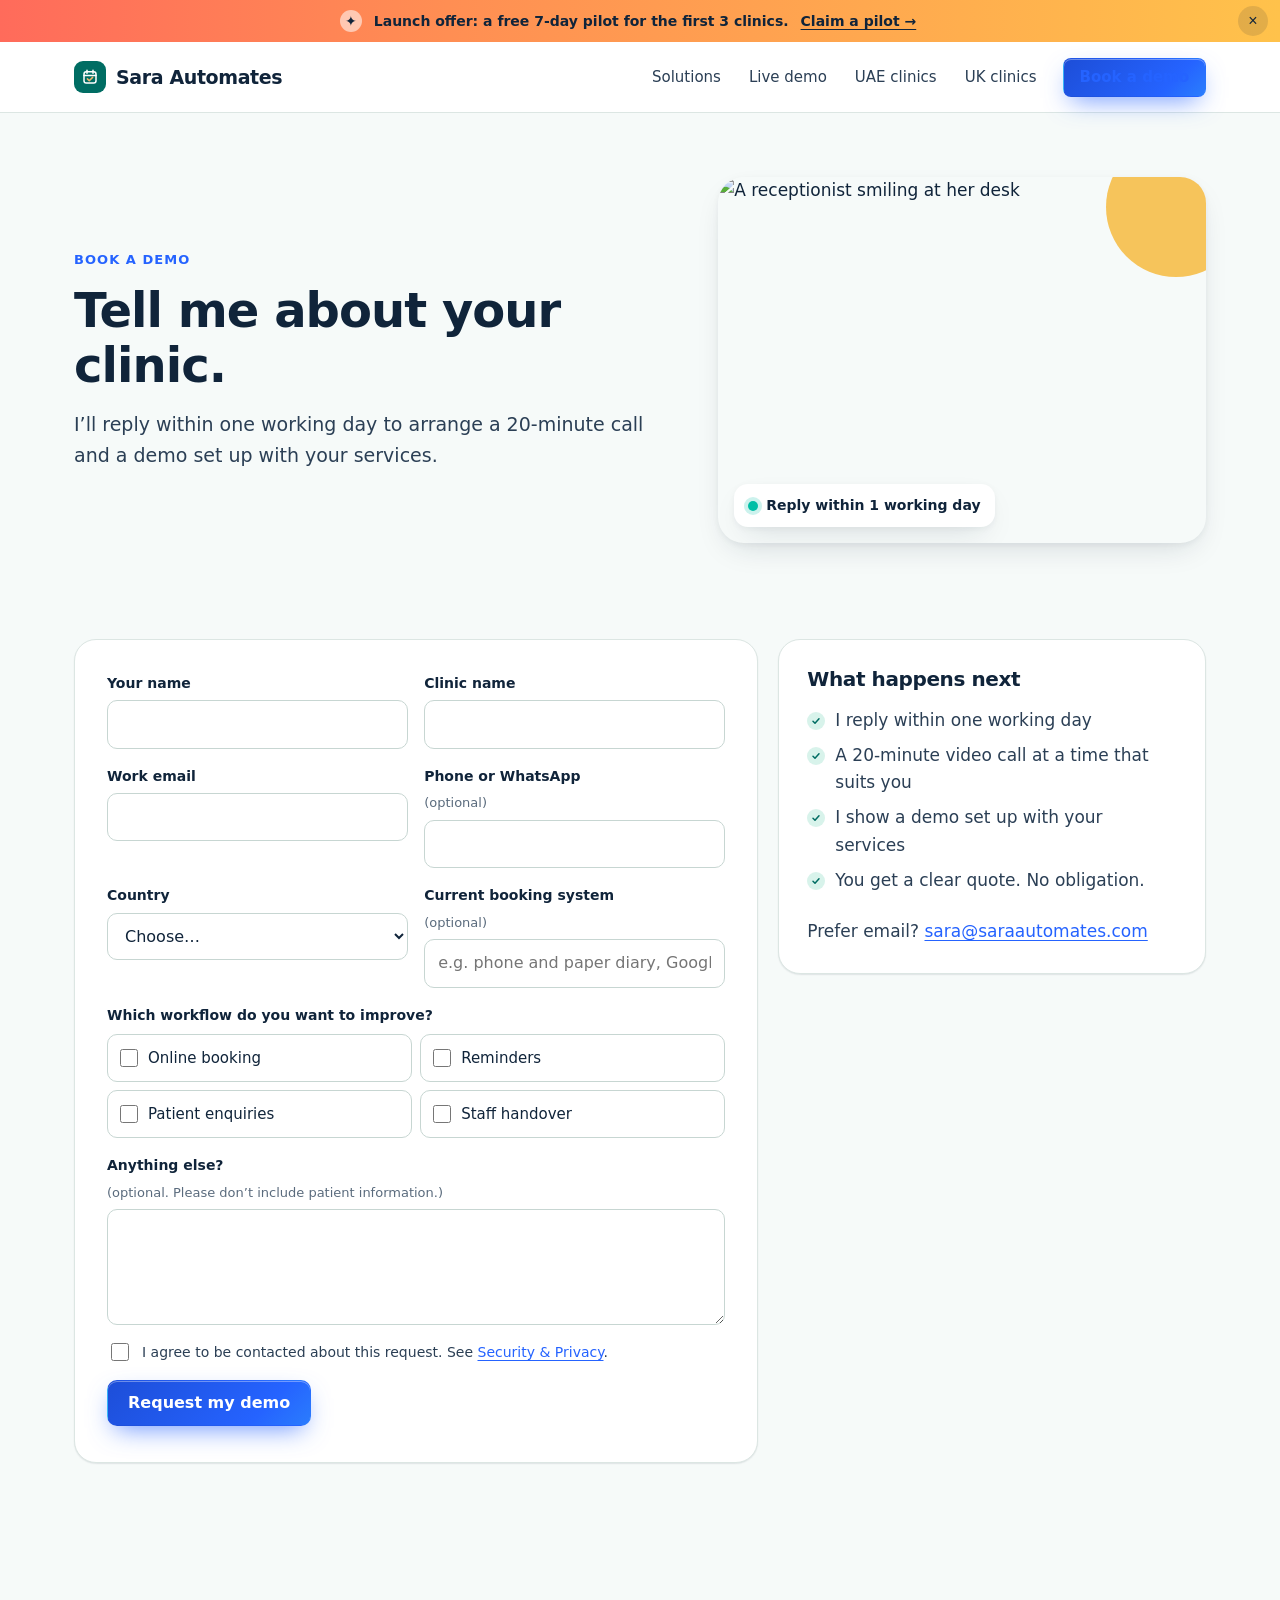
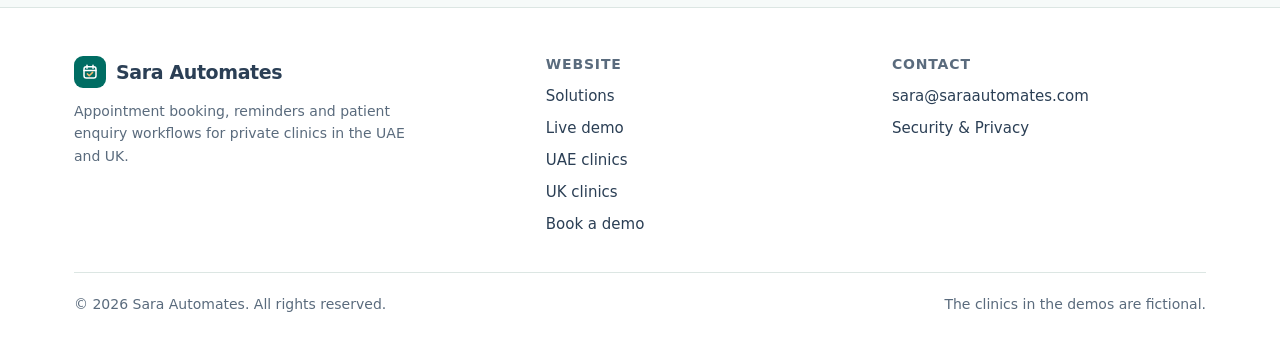
==== book.html @ ed724781 "Create book.html" ====
<!DOCTYPE html>
<html lang="en">
<head>
<meta charset="utf-8">
<meta name="viewport" content="width=device-width, initial-scale=1">
<meta http-equiv="Content-Security-Policy" content="default-src 'self'; script-src 'self'; style-src 'self' https://fonts.googleapis.com; font-src https://fonts.gstatic.com; img-src 'self' data: https://images.unsplash.com; connect-src 'self' https://script.google.com https://script.googleusercontent.com; form-action 'self'; base-uri 'self'; object-src 'none'; frame-src 'none'; manifest-src 'self'; upgrade-insecure-requests">
<meta name="referrer" content="strict-origin-when-cross-origin">
<title>Book a clinic demo | Sara Automates</title>
<meta name="description" content="Tell me about your clinic and the workflow you want to improve. I’ll reply within one working day.">
<meta property="og:title" content="Book a clinic demo | Sara Automates">
<meta property="og:description" content="Tell me about your clinic and the workflow you want to improve. I’ll reply within one working day.">
<meta property="og:type" content="website">
<meta property="og:url" content="https://saraautomates.com/book.html">
<link rel="canonical" href="https://saraautomates.com/book.html">
<meta name="theme-color" content="#10243A">
<link rel="icon" href="data:image/svg+xml,%3Csvg xmlns='http://www.w3.org/2000/svg' viewBox='0 0 32 32'%3E%3Crect width='32' height='32' rx='8' fill='%23006D63'/%3E%3Crect x='8' y='9' width='16' height='15' rx='3' fill='none' stroke='white' stroke-width='2'/%3E%3Cpath d='M8 14h16M12 7v4M20 7v4' stroke='white' stroke-width='2' stroke-linecap='round'/%3E%3Cpath d='M12.5 18.5l2.5 2.5 4.5-4.5' fill='none' stroke='%23F2B66D' stroke-width='2' stroke-linecap='round' stroke-linejoin='round'/%3E%3C/svg%3E">
<link rel="preconnect" href="https://fonts.googleapis.com">
<link rel="preconnect" href="https://fonts.gstatic.com" crossorigin>
<link rel="stylesheet" href="https://fonts.googleapis.com/css2?family=Manrope:wght@600;700;800&family=Inter:wght@400;500;600&display=swap">
<link rel="stylesheet" href="assets/css/site.css">
<script src="assets/js/config.js" defer></script><script src="assets/js/site.js" defer></script><script src="assets/js/form.js" defer></script>
</head>
<body>
<a class="skip" href="#main">Skip to content</a>
<div class="announce" role="region" aria-label="Announcement"><div class="wrap"><span class="spark" aria-hidden="true">✦</span><span>Launch offer: a <strong>free 7-day pilot</strong> for the first 3 clinics.</span><a href="book.html">Claim a pilot →</a></div><button class="announce-close" type="button" aria-label="Close announcement">×</button></div>
<header class="site-header">
  <div class="wrap">
    <a class="brand" href="index.html" aria-label="Sara Automates, home"><span class="brand-mark"><svg width="18" height="18" viewBox="0 0 24 24" fill="none" aria-hidden="true"><rect x="4" y="5" width="16" height="15" rx="3" stroke="#fff" stroke-width="2"/><path d="M4 10h16M8 3v4M16 3v4" stroke="#fff" stroke-width="2" stroke-linecap="round"/><path d="M8.5 14.5l2.5 2.5 4.5-4.5" stroke="#F2B66D" stroke-width="2" stroke-linecap="round" stroke-linejoin="round"/></svg></span>Sara Automates</a>
    <button class="menu-btn" type="button" aria-expanded="false" aria-controls="main-nav" aria-label="Menu">
      <svg width="20" height="20" viewBox="0 0 24 24" fill="none" stroke="#10243A" stroke-width="2" stroke-linecap="round" aria-hidden="true"><path d="M4 7h16M4 12h16M4 17h16"/></svg>
    </button>
    <nav class="main-nav" id="main-nav" aria-label="Main">
      <a href="solutions.html">Solutions</a><a href="demo.html">Live demo</a><a href="uae.html">UAE clinics</a><a href="uk.html">UK clinics</a>
      <a class="btn btn-primary" href="book.html" aria-current="page">Book a demo</a>
    </nav>
  </div>
</header>
<main id="main">

<section class="page-hero"><div class="wrap page-hero-grid">
  <div class="reveal"><p class="eyebrow">Book a demo</p><h1>Tell me about your clinic.</h1><p class="lead">I’ll reply within one working day to arrange a 20-minute call and a demo set up with your services.</p></div>
  <div class="hero-photo reveal"><img src="https://images.unsplash.com/photo-1742485244548-8f2ccab4b6b3?w=1200&q=75&auto=format&fit=crop" alt="A receptionist smiling at her desk" width="1200" height="900" decoding="async"><span class="float-tag"><i></i>Reply within 1 working day</span></div>
</div></section>
<section class="section-sm"><div class="wrap"><div class="grid grid-book">
  <div class="form-card">
    <form id="demo-form" novalidate>
      <div class="form-grid">
        <label class="field">Your name<input name="name" type="text" autocomplete="name" maxlength="80" required></label>
        <label class="field">Clinic name<input name="clinic" type="text" autocomplete="organization" maxlength="120" required></label>
        <label class="field">Work email<input name="email" type="email" autocomplete="email" maxlength="120" required></label>
        <label class="field">Phone or WhatsApp <span class="hint">(optional)</span><input name="phone" type="tel" autocomplete="tel" maxlength="30" inputmode="tel"></label>
        <label class="field">Country<select name="country" required><option value="">Choose…</option><option>United Arab Emirates</option><option>United Kingdom</option><option>Other</option></select></label>
        <label class="field">Current booking system <span class="hint">(optional)</span><input name="system" type="text" maxlength="120" placeholder="e.g. phone and paper diary, Google Calendar, Dentally"></label>
        <fieldset class="full"><legend>Which workflow do you want to improve?</legend>
          <div class="checks">
            <label class="check"><input type="checkbox" name="workflows" value="Online booking">Online booking</label>
            <label class="check"><input type="checkbox" name="workflows" value="Reminders">Reminders</label>
            <label class="check"><input type="checkbox" name="workflows" value="Patient enquiries">Patient enquiries</label>
            <label class="check"><input type="checkbox" name="workflows" value="Staff handover">Staff handover</label>
          </div>
        </fieldset>
        <label class="field full">Anything else? <span class="hint">(optional. Please don’t include patient information.)</span><textarea name="message" rows="4" maxlength="1000"></textarea></label>
        <div class="hp" aria-hidden="true"><label>Company website<input name="company_website" type="text" tabindex="-1" autocomplete="off"></label></div>
        <label class="consent full"><input type="checkbox" name="consent" required><span>I agree to be contacted about this request. See <a href="privacy.html">Security &amp; Privacy</a>.</span></label>
        <div class="full"><button class="btn btn-primary" type="submit">Request my demo</button><p class="form-status" id="form-status" role="status" aria-live="polite"></p></div>
      </div>
    </form>
    <div class="success" id="form-success" tabindex="-1" hidden>
      <div class="check-big"><svg width="30" height="30" viewBox="0 0 24 24" fill="none" stroke="#006D63" stroke-width="3" stroke-linecap="round" stroke-linejoin="round" aria-hidden="true"><path d="M5 12.5l4.5 4.5L19 7.5"/></svg></div>
      <h2>Thank you. Your request is in.</h2>
      <p class="muted mt">I’ll email you within one working day to arrange a time.</p>
    </div>
  </div>
  <aside class="card">
    <h3>What happens next</h3>
    <ul class="tick-list"><li>I reply within one working day</li><li>A 20-minute video call at a time that suits you</li><li>I show a demo set up with your services</li><li>You get a clear quote. No obligation.</li></ul>
    <p class="muted mt-lg">Prefer email? <a href="mailto:sara@saraautomates.com">sara@saraautomates.com</a></p>
  </aside>
</div></div></section>
</main>
<footer class="site-footer">
  <div class="wrap">
    <div class="footer-grid">
      <div>
        <a class="brand" href="index.html"><span class="brand-mark"><svg width="18" height="18" viewBox="0 0 24 24" fill="none" aria-hidden="true"><rect x="4" y="5" width="16" height="15" rx="3" stroke="#fff" stroke-width="2"/><path d="M4 10h16M8 3v4M16 3v4" stroke="#fff" stroke-width="2" stroke-linecap="round"/><path d="M8.5 14.5l2.5 2.5 4.5-4.5" stroke="#F2B66D" stroke-width="2" stroke-linecap="round" stroke-linejoin="round"/></svg></span>Sara Automates</a>
        <p class="muted footer-blurb">Appointment booking, reminders and patient enquiry workflows for private clinics in the UAE and UK.</p>
      </div>
      <div>
        <h4>Website</h4>
        <ul><li><a href="solutions.html">Solutions</a></li><li><a href="demo.html">Live demo</a></li><li><a href="uae.html">UAE clinics</a></li><li><a href="uk.html">UK clinics</a></li><li><a href="book.html">Book a demo</a></li></ul>
      </div>
      <div>
        <h4>Contact</h4>
        <ul><li><a href="mailto:sara@saraautomates.com">sara@saraautomates.com</a></li><li><a href="privacy.html">Security &amp; Privacy</a></li></ul>
      </div>
    </div>
    <div class="footer-bottom"><span>© <span data-year>2026</span> Sara Automates. All rights reserved.</span><span>The clinics in the demos are fictional.</span></div>
  </div>
</footer>
</body>
</html>
---- assets/css/site.css ----
/* Sara Automates — site styles
   Palette: navy #10243A · teal #006D63 · near-white #F6FAF9 · aqua #D8F3EB · amber #F2B66D */

:root{
  --navy:#10243A; --navy-2:#2B3F55; --navy-3:#5A6B7D;
  --teal:#006D63; --teal-dark:#00564E; --teal-soft:#E6F4F1;
  --bg:#F6FAF9; --white:#FFFFFF; --aqua:#D8F3EB; --amber:#F2B66D; --amber-soft:#FCEFD9;
  --line:#DCE6E3; --line-2:#C7D6D2;
  --danger:#B42318;
  --radius:14px; --radius-lg:22px;
  --shadow-sm:0 1px 2px rgba(16,36,58,.06),0 1px 1px rgba(16,36,58,.04);
  --shadow:0 12px 32px -12px rgba(16,36,58,.18),0 2px 6px rgba(16,36,58,.05);
  --head:'Manrope',system-ui,-apple-system,'Segoe UI',sans-serif;
  --body:'Inter',system-ui,-apple-system,'Segoe UI',sans-serif;
  --arabic:'Noto Sans Arabic','Segoe UI',Tahoma,sans-serif;
  --ease:cubic-bezier(.2,.7,.2,1);
}

*,*::before,*::after{box-sizing:border-box}
[hidden]{display:none!important}
html{-webkit-text-size-adjust:100%;scroll-behavior:smooth}
body{margin:0;background:var(--bg);color:var(--navy);font-family:var(--body);font-size:17px;line-height:1.6;-webkit-font-smoothing:antialiased}
img,svg{display:block;max-width:100%}
a{color:var(--teal);text-underline-offset:3px}
a:hover{color:var(--teal-dark)}
h1,h2,h3,h4{font-family:var(--head);color:var(--navy);margin:0;letter-spacing:-.02em;line-height:1.15}
h1{font-size:clamp(36px,4.8vw,56px);font-weight:800}
h2{font-size:clamp(28px,3.2vw,40px);font-weight:800}
h3{font-size:20px;font-weight:700}
p{margin:0}
:focus-visible{outline:3px solid var(--amber);outline-offset:2px;border-radius:6px}
.skip{position:absolute;left:12px;top:-60px;z-index:100;background:var(--navy);color:#fff;padding:10px 16px;border-radius:8px}
.skip:focus{top:12px;color:#fff}
.wrap{width:100%;max-width:1180px;margin:0 auto;padding:0 24px}
.muted{color:var(--navy-3)}
.eyebrow{font-family:var(--head);font-size:13px;font-weight:700;letter-spacing:.08em;text-transform:uppercase;color:var(--teal);margin-bottom:12px}
.lead{font-size:19px;color:var(--navy-2);max-width:620px}
.section{padding:88px 0}
.section-sm{padding:56px 0}
.section-head{max-width:720px;margin-bottom:40px}
.section-head p{margin-top:14px}
.bg-white{background:var(--white);border-top:1px solid var(--line);border-bottom:1px solid var(--line)}

/* ---------- buttons ---------- */
.btn{display:inline-flex;align-items:center;justify-content:center;gap:8px;font:600 16px/1 var(--body);text-decoration:none;border-radius:10px;padding:14px 20px;border:1px solid transparent;cursor:pointer;transition:background .15s,border-color .15s,color .15s,transform .15s}
.btn:active{transform:translateY(1px)}
.btn-primary{background:var(--teal);color:#fff}
.btn-primary:hover{background:var(--teal-dark);color:#fff}
.btn-secondary{background:var(--white);color:var(--navy);border-color:var(--line-2)}
.btn-secondary:hover{border-color:var(--teal);color:var(--teal)}
.btn-sm{padding:10px 14px;font-size:14px;border-radius:8px}
.btn[disabled]{opacity:.55;cursor:not-allowed}

/* ---------- header ---------- */
.site-header{position:sticky;top:0;z-index:40;background:rgba(255,255,255,.94);backdrop-filter:saturate(160%) blur(10px);-webkit-backdrop-filter:saturate(160%) blur(10px);border-bottom:1px solid var(--line)}
.site-header .wrap{display:flex;align-items:center;gap:24px;height:70px}
.brand{display:flex;align-items:center;gap:10px;text-decoration:none;color:var(--navy);font-family:var(--head);font-weight:800;font-size:19px;letter-spacing:-.02em;margin-right:auto}
.brand-mark{width:32px;height:32px;border-radius:9px;background:var(--teal);display:grid;place-items:center;flex:none}
.main-nav{display:flex;align-items:center;gap:4px}
.main-nav a{color:var(--navy-2);text-decoration:none;font-size:15px;font-weight:500;padding:8px 12px;border-radius:8px}
.main-nav a:hover{background:var(--teal-soft);color:var(--teal)}
.main-nav a[aria-current="page"]{color:var(--teal);font-weight:600}
.main-nav .btn{margin-left:10px;color:#fff;padding:11px 16px}
.main-nav .btn:hover{background:var(--teal-dark);color:#fff}
.menu-btn{display:none;background:none;border:1px solid var(--line-2);border-radius:8px;width:42px;height:42px;cursor:pointer;place-items:center}
@media (max-width:900px){
  .menu-btn{display:grid}
  .main-nav{position:absolute;left:0;right:0;top:70px;flex-direction:column;align-items:stretch;gap:2px;padding:12px 16px 18px;background:var(--white);border-bottom:1px solid var(--line);box-shadow:var(--shadow);display:none}
  .main-nav.open{display:flex}
  .main-nav a{padding:12px}
  .main-nav .btn{margin:8px 0 0}
}

/* ---------- hero ---------- */
.hero{padding:64px 0 80px}
.hero-grid{display:grid;grid-template-columns:minmax(0,1.05fr) minmax(0,.95fr);gap:56px;align-items:center}
@media (max-width:980px){.hero-grid{grid-template-columns:1fr;gap:40px}}
.hero h1{max-width:620px}
.hero .lead{margin-top:20px}
.hero-actions{display:flex;flex-wrap:wrap;gap:12px;margin-top:30px}
.hero-facts{display:flex;flex-wrap:wrap;gap:10px 22px;margin:30px 0 0;padding:0;list-style:none;font-size:15px;color:var(--navy-2)}
.hero-facts li{display:flex;align-items:center;gap:8px}
.hero-facts li::before{content:"";width:8px;height:8px;border-radius:50%;background:var(--teal)}
.page-hero{padding:64px 0 40px}
.page-hero h1{font-size:clamp(34px,4.2vw,48px);max-width:760px}
.page-hero .lead{margin-top:16px}

/* ---------- cards & grids ---------- */
.grid{display:grid;gap:20px}
.grid-2{grid-template-columns:repeat(2,minmax(0,1fr))}
.grid-3{grid-template-columns:repeat(3,minmax(0,1fr))}
.grid-4{grid-template-columns:repeat(4,minmax(0,1fr))}
@media (max-width:980px){.grid-3,.grid-4{grid-template-columns:repeat(2,minmax(0,1fr))}}
@media (max-width:640px){.grid-2,.grid-3,.grid-4{grid-template-columns:1fr}}
.card{background:var(--white);border:1px solid var(--line);border-radius:var(--radius-lg);padding:28px;box-shadow:var(--shadow-sm)}
.card h3{margin-bottom:8px}
.card p{color:var(--navy-2)}
.icon-badge{width:44px;height:44px;border-radius:12px;background:var(--aqua);display:grid;place-items:center;margin-bottom:18px;color:var(--teal)}
.tick-list{list-style:none;margin:16px 0 0;padding:0;display:flex;flex-direction:column;gap:8px}
.tick-list li{position:relative;padding-left:28px;color:var(--navy-2)}
.tick-list li::before{content:"";position:absolute;left:0;top:5px;width:18px;height:18px;border-radius:50%;background:var(--aqua) url("data:image/svg+xml,%3Csvg xmlns='http://www.w3.org/2000/svg' viewBox='0 0 24 24'%3E%3Cpath d='M6 12.5l4 4 8-9' fill='none' stroke='%23006D63' stroke-width='3' stroke-linecap='round' stroke-linejoin='round'/%3E%3C/svg%3E") center/12px no-repeat}
.note{background:var(--amber-soft);border:1px solid #F0D3A6;border-radius:var(--radius);padding:16px 18px;color:var(--navy);font-size:15px}
.pill{display:inline-flex;align-items:center;gap:6px;font-size:13px;font-weight:600;color:var(--navy);background:var(--amber);border-radius:999px;padding:4px 10px}
.pill-teal{background:var(--aqua);color:var(--teal-dark)}

/* ---------- side-by-side compare (patient / reception) ---------- */
.split-label{font-family:var(--head);font-weight:700;font-size:14px;color:var(--navy-3);text-transform:uppercase;letter-spacing:.06em;margin-bottom:10px;display:flex;align-items:center;gap:8px}
.split-label::before{content:"";width:10px;height:10px;border-radius:3px;background:var(--teal)}
.split-label.staff::before{background:var(--amber)}

/* ---------- slider ---------- */
.slider{position:relative}
.slider-viewport{overflow:hidden;border-radius:var(--radius-lg)}
.slider-track{display:flex;transition:transform .5s var(--ease);will-change:transform}
.slide{flex:0 0 100%;min-width:0}
.slider-controls{display:flex;align-items:center;justify-content:space-between;gap:16px;margin-top:22px}
.slider-dots{display:flex;gap:8px}
.slider-dots button{width:28px;height:6px;border-radius:3px;border:0;background:var(--line-2);cursor:pointer;padding:0;transition:background .2s,width .2s}
.slider-dots button[aria-current="true"]{background:var(--teal);width:44px}
.slider-arrows{display:flex;gap:8px}
.arrow{width:44px;height:44px;border-radius:50%;border:1px solid var(--line-2);background:var(--white);color:var(--navy);display:grid;place-items:center;cursor:pointer;transition:border-color .15s,color .15s}
.arrow:hover{border-color:var(--teal);color:var(--teal)}
.arrow[disabled]{opacity:.4;cursor:default}
.slide-card{display:grid;grid-template-columns:minmax(0,1fr) minmax(0,1fr);gap:40px;align-items:center;background:var(--white);border:1px solid var(--line);border-radius:var(--radius-lg);padding:40px;min-height:340px}
@media (max-width:860px){.slide-card{grid-template-columns:1fr;padding:26px;gap:26px}}
.slide-card .step-no{font-family:var(--head);font-weight:800;color:var(--teal);font-size:14px;letter-spacing:.06em}
.slide-card h3{font-size:clamp(22px,2.4vw,28px);margin:8px 0 12px}
.slide-visual{background:var(--bg);border:1px solid var(--line);border-radius:var(--radius);padding:22px;display:flex;flex-direction:column;gap:10px}
.flow-row{display:flex;align-items:center;gap:12px;background:var(--white);border:1px solid var(--line);border-radius:12px;padding:12px 14px;font-size:15px}
.flow-row b{font-weight:600}
.flow-row small{display:block;color:var(--navy-3);font-size:13px}
.flow-row .dot{width:30px;height:30px;border-radius:8px;background:var(--aqua);color:var(--teal);display:grid;place-items:center;font-weight:700;font-size:13px;flex:none;font-family:var(--head)}
.flow-row.done{border-color:#9FD9C8;background:#F0FAF6}
.flow-row.done .dot{background:var(--teal);color:#fff}
.flow-arrow{width:2px;height:12px;background:var(--line-2);margin-left:28px}

/* ---------- demo widget ---------- */
.demo{background:var(--white);border:1px solid var(--line);border-radius:26px;box-shadow:var(--shadow);overflow:hidden}
.demo-top{display:flex;align-items:center;gap:12px;padding:16px 18px;border-bottom:1px solid var(--line)}
.clinic-logo{width:38px;height:38px;border-radius:10px;background:var(--navy);color:#fff;display:grid;place-items:center;font-family:var(--head);font-weight:800;font-size:15px;flex:none}
.demo-top strong{display:block;font-family:var(--head);font-size:15px}
.demo-top span{font-size:13px;color:var(--navy-3)}
.demo-top .sample{margin-left:auto}
.demo-tabs{display:flex;gap:4px;padding:8px;background:var(--bg);border-bottom:1px solid var(--line);overflow-x:auto;scrollbar-width:none}
.demo-tabs::-webkit-scrollbar{display:none}
.demo-tab{flex:1;white-space:nowrap;font:600 14px/1 var(--body);color:var(--navy-2);background:transparent;border:0;border-radius:9px;padding:11px 12px;cursor:pointer}
.demo-tab:hover{color:var(--teal)}
.demo-tab[aria-selected="true"]{background:var(--white);color:var(--teal);box-shadow:var(--shadow-sm)}
.demo-body{padding:20px 18px 22px;min-height:420px}
.demo-pane{animation:paneIn .35s var(--ease)}
@keyframes paneIn{from{opacity:0;transform:translateX(18px)}to{opacity:1;transform:none}}
.demo-step{font-family:var(--head);font-weight:700;font-size:14px;color:var(--navy);margin:0 0 10px;display:flex;align-items:center;gap:8px}
.demo-step .n{width:22px;height:22px;border-radius:50%;background:var(--aqua);color:var(--teal);display:grid;place-items:center;font-size:12px}
.demo-step.done .n{background:var(--teal);color:#fff}
.demo-block{margin-bottom:18px}
.opt-grid{display:grid;grid-template-columns:repeat(2,minmax(0,1fr));gap:8px}
.opt{font:500 14px/1.3 var(--body);text-align:left;color:var(--navy);background:var(--white);border:1px solid var(--line-2);border-radius:10px;padding:11px 12px;cursor:pointer;transition:border-color .15s,background .15s}
.opt small{display:block;color:var(--navy-3);font-size:12px;margin-top:2px}
.opt:hover{border-color:var(--teal)}
.opt[aria-pressed="true"]{border-color:var(--teal);background:var(--teal-soft);box-shadow:inset 0 0 0 1px var(--teal)}
.opt[disabled]{color:#9AA7B4;background:#F3F6F6;border-style:dashed;cursor:not-allowed;text-decoration:line-through}
.days{display:flex;gap:8px;overflow-x:auto;scroll-snap-type:x mandatory;padding-bottom:4px;scrollbar-width:thin}
.day{flex:0 0 auto;scroll-snap-align:start;text-align:center;min-width:62px;font:600 14px/1.2 var(--body);color:var(--navy);background:var(--white);border:1px solid var(--line-2);border-radius:10px;padding:9px 8px;cursor:pointer}
.day small{display:block;font-weight:500;font-size:12px;color:var(--navy-3);margin-bottom:2px}
.day[aria-pressed="true"]{background:var(--teal);border-color:var(--teal);color:#fff}
.day[aria-pressed="true"] small{color:#CFEDE7}
.slots{display:grid;grid-template-columns:repeat(4,minmax(0,1fr));gap:8px}
@media (max-width:420px){.slots{grid-template-columns:repeat(3,minmax(0,1fr))}}
.slots .opt{text-align:center;padding:10px 4px}
.field{display:flex;flex-direction:column;gap:6px;font-size:14px;font-weight:600;color:var(--navy)}
.field input,.field select,.field textarea{font:400 16px/1.4 var(--body);color:var(--navy);background:var(--white);border:1px solid var(--line-2);border-radius:10px;padding:12px 13px;width:100%;transition:border-color .15s,box-shadow .15s}
.field input:focus,.field select:focus,.field textarea:focus{outline:none;border-color:var(--teal);box-shadow:0 0 0 3px rgba(0,109,99,.15)}
.field .hint{font-weight:400;color:var(--navy-3);font-size:13px}
.inline-form{display:flex;gap:8px;align-items:flex-end}
.inline-form .field{flex:1}
.confirm-card{background:var(--aqua);border-radius:14px;padding:16px 16px 14px;animation:pop .4s var(--ease)}
.confirm-card .row{display:flex;align-items:center;gap:10px;font-family:var(--head);font-weight:700}
.confirm-card .check{width:26px;height:26px;border-radius:50%;background:var(--teal);display:grid;place-items:center;flex:none}
.confirm-card p{margin-top:6px;font-size:15px}
@keyframes pop{from{opacity:0;transform:scale(.97) translateY(6px)}to{opacity:1;transform:none}}
.msg-card{background:var(--bg);border:1px solid var(--line);border-radius:14px;padding:14px 16px;font-size:15px}
.msg-card .meta{display:flex;justify-content:space-between;font-size:12px;color:var(--navy-3);margin-bottom:6px}
.bubble{max-width:88%;padding:10px 13px;border-radius:14px;font-size:15px;line-height:1.45;margin-bottom:8px;animation:pop .3s var(--ease)}
.bubble.in{background:var(--bg);border:1px solid var(--line);border-bottom-left-radius:4px}
.bubble.out{background:var(--aqua);margin-left:auto;border-bottom-right-radius:4px}
.bubble .who{display:block;font-size:12px;color:var(--navy-3);margin-bottom:2px;font-weight:600}
.convo{max-height:260px;overflow-y:auto;padding-right:4px;margin-bottom:12px}
.q-list{display:flex;flex-wrap:wrap;gap:8px}
.q-list .opt{flex:0 1 auto}
.demo-reset{font:500 14px var(--body);color:var(--navy-3);background:none;border:0;cursor:pointer;text-decoration:underline;padding:6px 0;margin-top:10px}
.demo-reset:hover{color:var(--teal)}
.mini-cal{margin-top:14px;border:1px solid var(--line);border-radius:12px;overflow:hidden;background:var(--white)}
.mini-cal-head{display:flex;justify-content:space-between;align-items:center;padding:9px 12px;background:var(--navy);color:#fff;font-size:13px;font-weight:600}

/* reception schedule */
.schedule{background:var(--white);border:1px solid var(--line);border-radius:22px;box-shadow:var(--shadow);overflow:hidden}
.schedule-head{display:flex;align-items:center;justify-content:space-between;gap:10px;padding:16px 18px;border-bottom:1px solid var(--line)}
.schedule-head strong{font-family:var(--head)}
.schedule-head span{font-size:13px;color:var(--navy-3)}
.sched-grid{position:relative;display:grid;grid-template-columns:56px 1fr;font-size:13px}
.sched-times{border-right:1px solid var(--line)}
.sched-times div{height:52px;padding:4px 8px 0;color:var(--navy-3);font-variant-numeric:tabular-nums;border-bottom:1px solid #EEF3F2}
.sched-col{position:relative;background:repeating-linear-gradient(#fff 0 51px,#EEF3F2 51px 52px)}
.appt{position:absolute;left:8px;right:8px;border-radius:8px;padding:5px 9px;font-size:12.5px;line-height:1.3;overflow:hidden;border-left:4px solid var(--navy-3);background:#EEF2F5;color:var(--navy)}
.appt b{display:block;font-weight:600}
.appt.new{background:var(--aqua);border-left-color:var(--teal);box-shadow:0 6px 18px -6px rgba(0,109,99,.45);animation:slideIn .5s var(--ease)}
.appt.moved{background:var(--amber-soft);border-left-color:var(--amber)}
@keyframes slideIn{from{opacity:0;transform:translateX(30px)}to{opacity:1;transform:none}}
.inbox{border-top:1px solid var(--line);padding:14px 18px}
.inbox h4{font-size:14px;margin-bottom:8px}
.inbox-item{display:flex;gap:10px;align-items:flex-start;padding:10px 12px;border:1px solid var(--line);border-radius:10px;font-size:14px;margin-top:8px;animation:slideIn .45s var(--ease)}
.inbox-item .tag{font-size:11px;font-weight:700;background:var(--amber);color:var(--navy);border-radius:999px;padding:2px 8px;white-space:nowrap}
.inbox-empty{font-size:14px;color:var(--navy-3)}
.demo-full{display:grid;grid-template-columns:minmax(0,420px) minmax(0,1fr);gap:28px;align-items:start}
@media (max-width:900px){.demo-full{grid-template-columns:1fr}}

/* ---------- arabic / rtl ---------- */
.rtl{direction:rtl;text-align:right;font-family:var(--arabic)}
.rtl .bubble.in{border-bottom-left-radius:14px;border-bottom-right-radius:4px}
.rtl .bubble.out{margin-left:0;margin-right:auto;border-bottom-right-radius:14px;border-bottom-left-radius:4px}
.lang-toggle{display:inline-flex;border:1px solid var(--line-2);border-radius:10px;padding:3px;background:var(--white)}
.lang-toggle button{font:600 14px var(--body);border:0;background:none;padding:8px 14px;border-radius:7px;cursor:pointer;color:var(--navy-2)}
.lang-toggle button[aria-pressed="true"]{background:var(--teal);color:#fff}
.lang-toggle button[lang="ar"]{font-family:var(--arabic)}

/* ---------- pricing ---------- */
.package{display:grid;grid-template-columns:minmax(0,1.2fr) minmax(0,.8fr);gap:0;background:var(--white);border:1px solid var(--line);border-radius:var(--radius-lg);overflow:hidden}
@media (max-width:860px){.package{grid-template-columns:1fr}}
.package > div{padding:34px}
.package .price-side{background:var(--navy);color:#fff}
.package .price-side h3,.package .price-side .price{color:#fff}
.price{font-family:var(--head);font-weight:800;font-size:44px;letter-spacing:-.03em;line-height:1;margin:10px 0 6px}
.price small{font-size:16px;font-weight:600;opacity:.75;letter-spacing:0}
.price-side p{color:#C9D3DD}
.price-side .btn{margin-top:22px;width:100%}

/* ---------- faq ---------- */
.faq details{border-bottom:1px solid var(--line);padding:18px 0}
.faq summary{cursor:pointer;list-style:none;font-family:var(--head);font-weight:700;font-size:18px;display:flex;justify-content:space-between;gap:20px}
.faq summary::-webkit-details-marker{display:none}
.faq summary::after{content:"+";color:var(--teal);font-size:22px;line-height:1;transition:transform .2s}
.faq details[open] summary::after{transform:rotate(45deg)}
.faq details p{margin-top:10px;color:var(--navy-2)}

/* ---------- forms ---------- */
.form-card{background:var(--white);border:1px solid var(--line);border-radius:var(--radius-lg);padding:32px;box-shadow:var(--shadow-sm)}
@media (max-width:600px){.form-card{padding:22px}}
.form-grid{display:grid;grid-template-columns:repeat(2,minmax(0,1fr));gap:16px}
.form-grid .full{grid-column:1/-1}
@media (max-width:600px){.form-grid{grid-template-columns:1fr}}
fieldset{border:0;margin:0;padding:0}
legend{font-size:14px;font-weight:600;margin-bottom:8px;padding:0}
.checks{display:grid;grid-template-columns:repeat(2,minmax(0,1fr));gap:8px}
@media (max-width:480px){.checks{grid-template-columns:1fr}}
.check{display:flex;align-items:center;gap:10px;border:1px solid var(--line-2);border-radius:10px;padding:11px 12px;font-size:15px;cursor:pointer;background:var(--white)}
.check:has(input:checked){border-color:var(--teal);background:var(--teal-soft)}
.check input{width:18px;height:18px;accent-color:var(--teal);margin:0}
.consent{display:flex;gap:10px;align-items:flex-start;font-size:14px;color:var(--navy-2)}
.consent input{width:18px;height:18px;accent-color:var(--teal);margin-top:2px;flex:none}
.err{color:var(--danger);font-size:13px;font-weight:500}
.field.invalid input,.field.invalid select{border-color:var(--danger)}
.form-status{font-size:15px;margin-top:4px}
.form-status.error{color:var(--danger)}
.success{text-align:center;padding:24px 8px}
.success .check-big{width:64px;height:64px;border-radius:50%;background:var(--aqua);display:grid;place-items:center;margin:0 auto 16px}
.hp{position:absolute!important;left:-10000px!important;width:1px;height:1px;overflow:hidden}

/* ---------- cta band ---------- */
.cta-band{background:var(--navy);color:#fff;border-radius:26px;padding:48px;display:flex;flex-wrap:wrap;align-items:center;justify-content:space-between;gap:24px}
.cta-band h2{color:#fff;max-width:620px}
.cta-band p{color:#C9D3DD;margin-top:10px}
.cta-band .btn-primary{background:var(--amber);color:var(--navy)}
.cta-band .btn-primary:hover{background:#EBA756;color:var(--navy)}
@media (max-width:600px){.cta-band{padding:30px 22px}}

/* ---------- footer ---------- */
.site-footer{background:var(--white);border-top:1px solid var(--line);padding:48px 0 30px;margin-top:88px;font-size:15px}
.footer-grid{display:grid;grid-template-columns:1.4fr 1fr 1fr;gap:32px}
@media (max-width:760px){.footer-grid{grid-template-columns:1fr}}
.site-footer h4{font-size:14px;margin-bottom:12px;text-transform:uppercase;letter-spacing:.06em;color:var(--navy-3)}
.site-footer ul{list-style:none;margin:0;padding:0;display:flex;flex-direction:column;gap:8px}
.site-footer a{color:var(--navy-2);text-decoration:none}
.site-footer a:hover{color:var(--teal)}
.footer-bottom{display:flex;flex-wrap:wrap;justify-content:space-between;gap:10px;margin-top:36px;padding-top:20px;border-top:1px solid var(--line);color:var(--navy-3);font-size:14px}

/* ---------- prose (privacy) ---------- */
.prose{max-width:760px}
.prose h2{font-size:24px;margin:36px 0 10px}
.prose p,.prose li{color:var(--navy-2)}
.prose p+p{margin-top:12px}

@media (prefers-reduced-motion:reduce){
  *,*::before,*::after{animation:none!important;transition:none!important;scroll-behavior:auto!important}
}

/* ---------- dark navy hero (home) ---------- */
.hero-dark{background:var(--navy);color:#fff;padding:64px 0 72px;position:relative;overflow:hidden}
.hero-dark::after{content:"";position:absolute;inset:auto 0 0 0;height:120px;background:linear-gradient(transparent,rgba(0,0,0,.08));pointer-events:none}
.hero-dark h1{color:#fff;max-width:760px}
.hero-dark .lead{color:#C9D3DD;margin-top:18px}
.hero-dark .eyebrow{color:var(--amber)}
.hero-dark .hero-facts{color:#C9D3DD}
.hero-dark .hero-facts li::before{background:var(--amber)}
.hero-dark .btn-secondary{background:transparent;color:#fff;border-color:rgba(255,255,255,.35)}
.hero-dark .btn-secondary:hover{border-color:#fff;color:#fff;background:rgba(255,255,255,.06)}
.hero-top{display:grid;grid-template-columns:minmax(0,1fr) auto;gap:32px;align-items:end;margin-bottom:40px}
@media (max-width:900px){.hero-top{grid-template-columns:1fr}}
.hero-dark .split-label{color:#AFC0CF}
.hero-demo{position:relative;z-index:1}
.photo-slot{border-radius:var(--radius-lg);overflow:hidden;background:var(--aqua);min-height:320px;background-size:cover;background-position:center}
.sched-scroll{max-height:400px;overflow-y:auto}
.inline-form .muted{margin:4px 0 10px;font-size:14px}
.demo,.schedule{color:var(--navy);text-align:left}
.demo-tab{white-space:normal;line-height:1.25;text-align:center;font-size:13.5px;padding:10px 8px}
.sched-grid{grid-template-columns:64px 1fr}
.sched-times div{white-space:nowrap}
.appt{white-space:nowrap;text-overflow:ellipsis}
.appt b{display:inline}
.appt.short{padding-top:6px}
.mt{margin-top:12px}.mt-lg{margin-top:24px}.mt-xl{margin-top:36px}
a.card{text-decoration:none;color:var(--navy);transition:border-color .15s,transform .15s}
a.card:hover{border-color:var(--teal);transform:translateY(-2px);color:var(--navy)}
a.card h3.mt{margin-top:14px}
.link-more{margin-top:14px;color:var(--teal)!important;font-weight:600}
.center-link{text-align:center;margin-top:28px;font-weight:600}
.footer-blurb{margin-top:12px;max-width:340px;font-size:14px}
.grid-book{grid-template-columns:minmax(0,1.6fr) minmax(0,1fr);align-items:start}
@media (max-width:900px){.grid-book{grid-template-columns:1fr}}
.align-start{align-items:start}
.demo-top .lang-toggle{margin-left:auto}
.demo-body p.demo-step.mt{margin-top:18px}
.pill{white-space:nowrap}
@media (max-width:600px){.demo-body{min-height:0}.schedule-head{flex-wrap:wrap}}

/* =================== brighter accents, banner, motion, photos =================== */
:root{--bright:#00BFA6;--coral:#FF6B5B;--sky:#38BDF8;--sun:#FFC24B;--grad-cta:linear-gradient(135deg,#00A896 0%,#00BFA6 50%,#3DD6C0 100%)}
.btn-primary{background:var(--grad-cta);background-size:160% 100%;box-shadow:0 8px 22px -8px rgba(0,191,166,.65)}
.btn-primary:hover{background-position:100% 0;background-color:var(--teal-dark);box-shadow:0 12px 28px -8px rgba(0,191,166,.8)}

/* announcement banner */
.announce{background:linear-gradient(90deg,#FF6B5B,#FF8E53 35%,#FFC24B);color:var(--navy);font-size:14px;font-weight:600;position:relative;z-index:41}
.announce .wrap{display:flex;align-items:center;justify-content:center;gap:12px;min-height:42px;text-align:center;padding-right:48px}
.announce a{color:var(--navy);text-decoration:underline;white-space:nowrap}
.announce .spark{display:inline-grid;place-items:center;width:22px;height:22px;border-radius:50%;background:rgba(255,255,255,.55);animation:spin 6s linear infinite}
@keyframes spin{to{transform:rotate(360deg)}}
.announce-close{position:absolute;right:12px;top:50%;transform:translateY(-50%);width:30px;height:30px;border-radius:50%;border:0;background:rgba(16,36,58,.12);color:var(--navy);cursor:pointer;font-size:16px;line-height:1}
.announce-close:hover{background:rgba(16,36,58,.22)}

/* moving hero background */
.hero-dark{isolation:isolate;background:#0B1B2E}
.hero-bg{position:absolute;inset:0;z-index:-1;overflow:hidden;pointer-events:none}
.orb{position:absolute;border-radius:50%;filter:blur(70px);opacity:.55;will-change:transform}
.orb.o1{width:560px;height:560px;background:#00BFA6;left:-140px;top:-180px;animation:drift1 16s ease-in-out infinite alternate}
.orb.o2{width:480px;height:480px;background:#38BDF8;right:-120px;top:40px;opacity:.38;animation:drift2 19s ease-in-out infinite alternate}
.orb.o3{width:420px;height:420px;background:#FF6B5B;left:38%;bottom:-220px;opacity:.32;animation:drift3 22s ease-in-out infinite alternate}
@keyframes drift1{to{transform:translate(160px,120px) scale(1.15)}}
@keyframes drift2{to{transform:translate(-180px,140px) scale(.9)}}
@keyframes drift3{to{transform:translate(-140px,-120px) scale(1.2)}}
.hero-dots{position:absolute;inset:0;background-image:radial-gradient(rgba(255,255,255,.14) 1px,transparent 1.4px);background-size:26px 26px;mask-image:linear-gradient(180deg,#000 0%,transparent 85%);-webkit-mask-image:linear-gradient(180deg,#000 0%,transparent 85%);animation:dots 30s linear infinite}
@keyframes dots{to{background-position:260px 260px}}
.hero-wave{position:absolute;left:0;right:0;bottom:-1px;height:70px;width:200%;animation:wave 14s linear infinite}
@keyframes wave{to{transform:translateX(-50%)}}
.hero-dark h1 .hl{background:linear-gradient(90deg,#3DD6C0,#38BDF8,#FFC24B);-webkit-background-clip:text;background-clip:text;color:transparent}

/* stats strip */
.stats{display:grid;grid-template-columns:repeat(4,minmax(0,1fr));gap:16px;margin-top:-36px;position:relative;z-index:2}
@media (max-width:860px){.stats{grid-template-columns:repeat(2,minmax(0,1fr))}}
.stat{background:var(--white);border:1px solid var(--line);border-radius:18px;padding:22px;box-shadow:var(--shadow);border-top:4px solid var(--c,var(--bright))}
.stat .num{font-family:var(--head);font-weight:800;font-size:clamp(28px,3vw,38px);line-height:1;color:var(--navy)}
.stat p{color:var(--navy-3);font-size:14px;margin-top:8px}

/* coloured icon badges */
.grid > .card:nth-child(4n+1) .icon-badge{background:#D8F3EB;color:#00897B}
.grid > .card:nth-child(4n+2) .icon-badge{background:#FFE3DF;color:#E04E3F}
.grid > .card:nth-child(4n+3) .icon-badge{background:#DDF1FD;color:#0B84C6}
.grid > .card:nth-child(4n+4) .icon-badge{background:#FFF1D1;color:#B7791F}
.card{transition:transform .2s,box-shadow .2s,border-color .2s}
.card:hover{transform:translateY(-3px);box-shadow:var(--shadow)}

/* photo banner */
.photo-banner{position:relative;border-radius:28px;overflow:hidden;min-height:440px;display:flex;align-items:flex-end;isolation:isolate}
.photo-banner img{position:absolute;inset:0;width:100%;height:100%;object-fit:cover;z-index:-2;transform:scale(1.04);transition:transform 8s ease-out}
.photo-banner:hover img{transform:scale(1.1)}
.photo-banner::after{content:"";position:absolute;inset:0;z-index:-1;background:linear-gradient(100deg,rgba(11,27,46,.92) 0%,rgba(11,27,46,.6) 45%,rgba(11,27,46,0) 80%)}
.photo-banner .inner{padding:48px;max-width:560px;color:#fff}
.photo-banner h2{color:#fff}
.photo-banner p{color:#D6E2EC;margin-top:12px}
.photo-banner .chips{display:flex;flex-wrap:wrap;gap:8px;margin-top:20px}
.photo-banner .chips span{background:rgba(255,255,255,.14);border:1px solid rgba(255,255,255,.25);backdrop-filter:blur(6px);padding:7px 12px;border-radius:999px;font-size:14px}
@media (max-width:640px){.photo-banner .inner{padding:26px}.photo-banner{min-height:380px}}

/* photos in cards and page heroes */
.card-photo{margin:-28px -28px 20px;height:200px;overflow:hidden;border-radius:var(--radius-lg) var(--radius-lg) 0 0}
.card-photo img{width:100%;height:100%;object-fit:cover;transition:transform .6s var(--ease)}
a.card:hover .card-photo img{transform:scale(1.06)}
.page-hero-grid{display:grid;grid-template-columns:minmax(0,1.1fr) minmax(0,.9fr);gap:48px;align-items:center}
@media (max-width:900px){.page-hero-grid{grid-template-columns:1fr}}
.hero-photo{position:relative;border-radius:26px;overflow:hidden;aspect-ratio:4/3;box-shadow:var(--shadow)}
.hero-photo img{width:100%;height:100%;object-fit:cover}
.hero-photo::before{content:"";position:absolute;width:140px;height:140px;border-radius:50%;background:var(--sun);right:-40px;top:-40px;opacity:.9;z-index:1;mix-blend-mode:multiply}
.hero-photo .float-tag{position:absolute;left:16px;bottom:16px;z-index:2;background:#fff;border-radius:14px;padding:10px 14px;font-size:14px;font-weight:600;box-shadow:var(--shadow);display:flex;align-items:center;gap:8px;animation:bob 4s ease-in-out infinite}
.hero-photo .float-tag i{width:10px;height:10px;border-radius:50%;background:var(--bright);box-shadow:0 0 0 4px rgba(0,191,166,.2)}
@keyframes bob{50%{transform:translateY(-6px)}}
.photo-credit{font-size:12px;color:var(--navy-3);margin-top:8px}

/* gentle reveal on scroll */
.reveal{opacity:0;transform:translateY(22px);transition:opacity .7s var(--ease),transform .7s var(--ease)}
.reveal.in{opacity:1;transform:none}
.cta-band{background:linear-gradient(120deg,#10243A 0%,#123B53 55%,#0F5E63 100%);position:relative;overflow:hidden}
.cta-band::before{content:"";position:absolute;width:300px;height:300px;border-radius:50%;background:var(--coral);filter:blur(80px);opacity:.35;right:-60px;top:-120px;animation:drift2 14s ease-in-out infinite alternate}
.cta-band > *{position:relative}
@media (prefers-reduced-motion:reduce){.reveal{opacity:1;transform:none}}

/* =================== sparky shiny blue =================== */
:root{--blue:#2563FF;--blue-2:#1D4ED8;--blue-glow:#5B8CFF;--ice:#7DD3FC;
  --grad-blue:linear-gradient(135deg,#1D4ED8 0%,#2563FF 45%,#38BDF8 100%)}
a{color:var(--blue)} a:hover{color:var(--blue-2)}
.eyebrow{color:var(--blue)}
.btn-primary{position:relative;overflow:hidden;background:var(--grad-blue);background-size:180% 100%;color:#fff;box-shadow:0 10px 26px -8px rgba(37,99,255,.7),inset 0 1px 0 rgba(255,255,255,.35)}
.btn-primary::after{content:"";position:absolute;top:0;left:-60%;width:40%;height:100%;background:linear-gradient(100deg,transparent,rgba(255,255,255,.55),transparent);transform:skewX(-20deg);animation:shine 3.2s ease-in-out infinite}
.btn-primary:hover{background-position:100% 0;color:#fff;box-shadow:0 14px 34px -8px rgba(56,189,248,.85),inset 0 1px 0 rgba(255,255,255,.4)}
@keyframes shine{0%,55%{left:-60%}100%{left:130%}}
.main-nav .btn:hover{background:var(--grad-blue);background-position:100% 0}
.orb.o1{background:#2563FF;opacity:.6}
.orb.o2{background:#38BDF8;opacity:.45}
.orb.o4{width:360px;height:360px;background:#00BFA6;left:55%;top:-160px;opacity:.35;animation:drift1 20s ease-in-out infinite alternate-reverse}
.hero-dark h1 .hl{background:linear-gradient(90deg,#7DD3FC 0%,#5B8CFF 30%,#FFFFFF 50%,#5B8CFF 70%,#7DD3FC 100%);background-size:200% auto;-webkit-background-clip:text;background-clip:text;color:transparent;animation:textshine 4s linear infinite}
@keyframes textshine{to{background-position:200% center}}
.hero-dark .eyebrow{color:var(--ice)}
.hero-dark .hero-facts li::before{background:var(--ice);box-shadow:0 0 10px var(--ice)}
.stat{--c:var(--blue)}
.stat:nth-child(2){--c:var(--bright)}.stat:nth-child(3){--c:var(--coral)}.stat:nth-child(4){--c:var(--sun)}
.stat .num{background:linear-gradient(90deg,var(--navy),var(--c));-webkit-background-clip:text;background-clip:text;color:transparent}
.grid > .card:nth-child(4n+3) .icon-badge{background:#E0E9FF;color:var(--blue)}
.demo{box-shadow:0 0 0 1px rgba(91,140,255,.25),0 24px 60px -20px rgba(37,99,255,.55)}
.schedule{box-shadow:0 0 0 1px rgba(91,140,255,.2),0 24px 60px -20px rgba(37,99,255,.45)}
.demo-tab[aria-selected="true"]{color:var(--blue)}
.opt:hover{border-color:var(--blue)}
.opt[aria-pressed="true"]{border-color:var(--blue);background:#EAF0FF;box-shadow:inset 0 0 0 1px var(--blue)}
.day[aria-pressed="true"]{background:var(--grad-blue);border-color:var(--blue)}
.slider-dots button[aria-current="true"]{background:var(--grad-blue)}
.arrow:hover{border-color:var(--blue);color:var(--blue)}
.cta-band{background:linear-gradient(120deg,#0B1B2E 0%,#13306B 55%,#1D4ED8 100%)}
.cta-band .btn-primary{background:linear-gradient(135deg,#FFC24B,#FF8E53);color:var(--navy)}
.cta-band .btn-primary:hover{color:var(--navy)}
.link-more{color:var(--blue)!important}
.main-nav a:hover{background:#EAF0FF;color:var(--blue)}
.main-nav a[aria-current="page"]{color:var(--blue)}
.field input:focus,.field select:focus,.field textarea:focus{border-color:var(--blue);box-shadow:0 0 0 3px rgba(37,99,255,.18)}
.check:has(input:checked){border-color:var(--blue);background:#EAF0FF}
.check input,.consent input{accent-color:var(--blue)}
:focus-visible{outline-color:var(--blue-glow)}
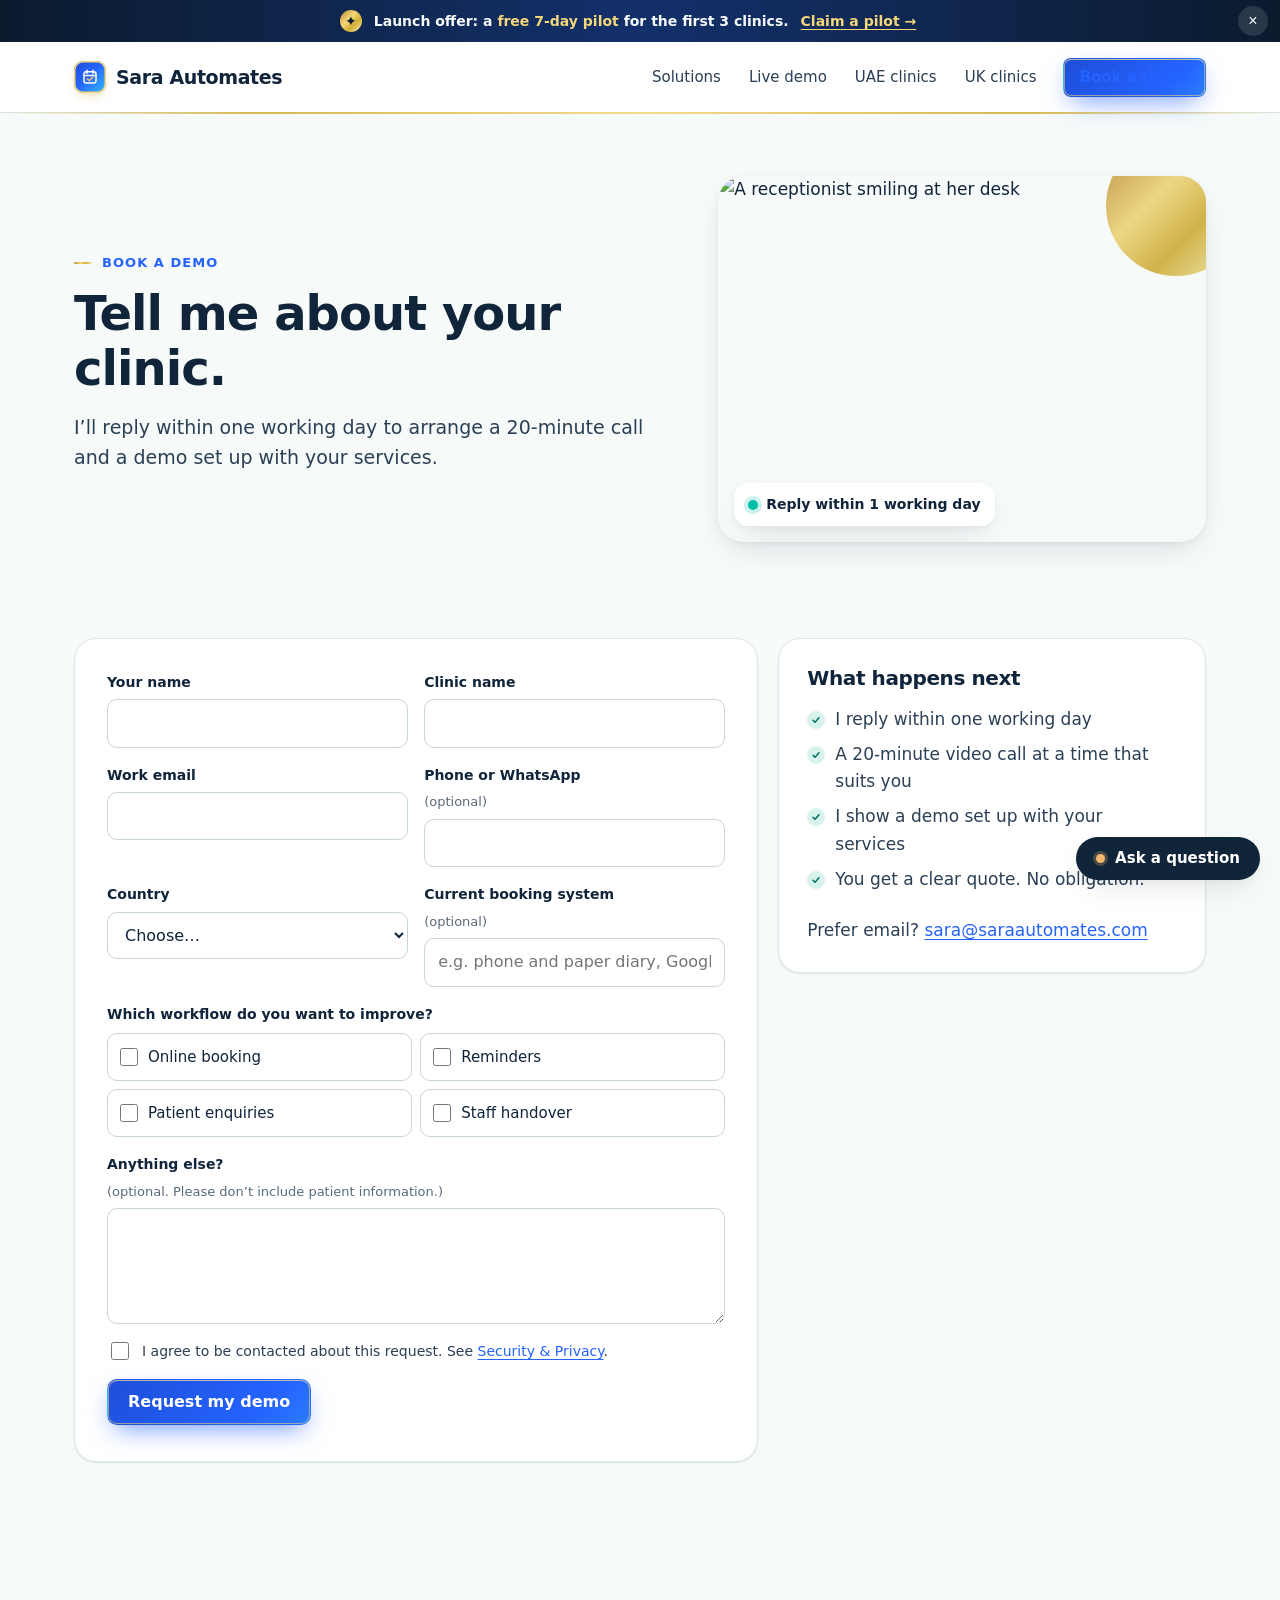
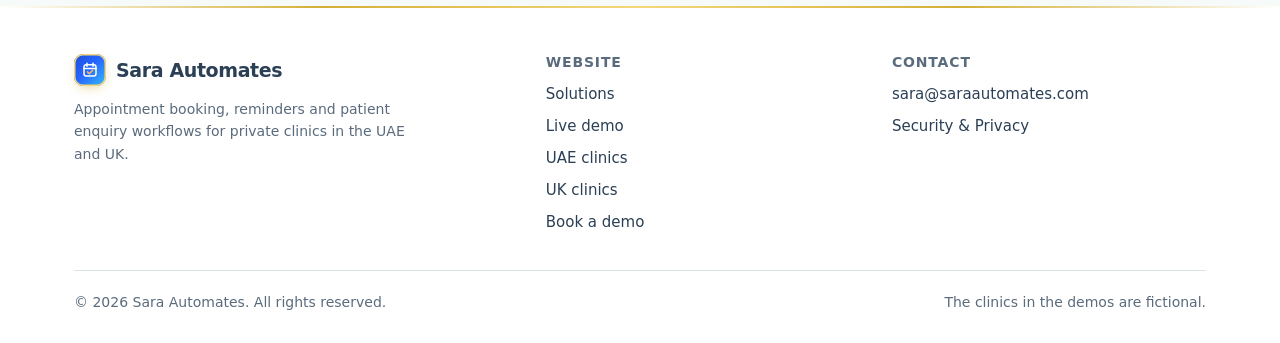
==== commit cecc307c: "Add chat to all pages, robots.txt and sitemap" ====
--- a/book.html
+++ b/book.html
@@ -18,7 +18,7 @@
 <link rel="preconnect" href="https://fonts.gstatic.com" crossorigin>
 <link rel="stylesheet" href="https://fonts.googleapis.com/css2?family=Manrope:wght@600;700;800&family=Inter:wght@400;500;600&display=swap">
 <link rel="stylesheet" href="assets/css/site.css">
-<script src="assets/js/config.js" defer></script><script src="assets/js/site.js" defer></script><script src="assets/js/form.js" defer></script>
+<script src="assets/js/config.js" defer></script><script src="assets/js/site.js" defer></script><script src="assets/js/chat.js" defer></script><script src="assets/js/form.js" defer></script>
 </head>
 <body>
 <a class="skip" href="#main">Skip to content</a>
--- a/assets/css/site.css
+++ b/assets/css/site.css
@@ -450,3 +450,74 @@
 .check:has(input:checked){border-color:var(--blue);background:#EAF0FF}
 .check input,.consent input{accent-color:var(--blue)}
 :focus-visible{outline-color:var(--blue-glow)}
+
+/* =================== touch of gold =================== */
+:root{--gold:#D4AF37;--gold-light:#F5D77A;--gold-deep:#B8862B;
+  --grad-gold:linear-gradient(135deg,#B8862B 0%,#F5D77A 40%,#D4AF37 65%,#FFF1B8 100%)}
+.site-header{border-bottom:0;box-shadow:0 1px 0 var(--line)}
+.site-header::after{content:"";position:absolute;left:0;right:0;bottom:-2px;height:2px;background:linear-gradient(90deg,transparent,var(--gold) 20%,var(--gold-light) 50%,var(--gold) 80%,transparent);opacity:.85}
+.brand-mark{background:var(--grad-blue);box-shadow:inset 0 0 0 1.5px var(--gold-light),0 4px 12px -4px rgba(212,175,55,.6)}
+.announce{background:linear-gradient(90deg,#0B1B2E,#13306B 50%,#0B1B2E);color:#F6FAF9}
+.announce strong{color:var(--gold-light)}
+.announce a{color:var(--gold-light)}
+.announce .spark{background:var(--grad-gold);color:#0B1B2E}
+.announce-close{background:rgba(255,255,255,.12);color:#fff}
+.announce-close:hover{background:rgba(255,255,255,.22)}
+.btn-primary{box-shadow:0 10px 26px -8px rgba(37,99,255,.7),inset 0 0 0 1px rgba(245,215,122,.55),inset 0 1px 0 rgba(255,255,255,.35)}
+.hero-dark .eyebrow{color:var(--gold-light)}
+.hero-dark h1 .hl{background:linear-gradient(90deg,#7DD3FC 0%,#5B8CFF 25%,#F5D77A 50%,#5B8CFF 75%,#7DD3FC 100%);background-size:200% auto;-webkit-background-clip:text;background-clip:text}
+.hero-dark .hero-facts li::before{background:var(--gold-light);box-shadow:0 0 10px var(--gold)}
+.orb.o3{background:#D4AF37;opacity:.28}
+.split-label::before{background:var(--blue)}
+.split-label.staff::before{background:var(--gold)}
+.eyebrow{display:inline-flex;align-items:center;gap:10px}
+.eyebrow::before{content:"";width:18px;height:2px;border-radius:2px;background:var(--grad-gold)}
+.stat:nth-child(4){--c:var(--gold)}
+.stat{border-top-width:3px}
+.slider-dots button[aria-current="true"]{background:var(--grad-gold)}
+.slide-card .step-no{color:var(--gold-deep)}
+.flow-row.done{border-color:rgba(212,175,55,.55);background:#FFFBEA}
+.flow-row.done .dot{background:var(--grad-gold);color:#0B1B2E}
+.card:hover{border-color:rgba(212,175,55,.6)}
+.pill{background:var(--grad-gold);color:#0B1B2E}
+.package .price-side .price{background:var(--grad-gold);-webkit-background-clip:text;background-clip:text;color:transparent}
+.package .price-side{background:linear-gradient(160deg,#0B1B2E,#13306B);border-left:2px solid var(--gold)}
+.cta-band{box-shadow:inset 0 0 0 1px rgba(245,215,122,.35)}
+.cta-band .btn-primary{background:var(--grad-gold);background-size:180% 100%;color:#0B1B2E;box-shadow:0 10px 26px -8px rgba(212,175,55,.7)}
+.confirm-card .check{background:var(--grad-gold)}
+.confirm-card .check svg path{stroke:#0B1B2E}
+.photo-banner .eyebrow{color:var(--gold-light)}
+.hero-photo::before{background:var(--grad-gold)}
+.site-footer{border-top:0;position:relative}
+.site-footer::before{content:"";position:absolute;left:0;right:0;top:0;height:2px;background:linear-gradient(90deg,transparent,var(--gold) 25%,var(--gold-light) 50%,var(--gold) 75%,transparent)}
+
+/* ---------- Ask Sara Automates chat ---------- */
+.chat-launcher{position:fixed;right:20px;bottom:20px;z-index:60;display:inline-flex;align-items:center;gap:10px;background:var(--navy);color:#fff;border:0;border-radius:999px;padding:14px 20px;font:600 15px/1 var(--body);box-shadow:var(--shadow);cursor:pointer;transition:background .15s,transform .15s}
+.chat-launcher:hover{background:var(--teal)}
+.chat-launcher.is-open{background:var(--teal-dark)}
+.chat-launcher-dot{width:9px;height:9px;border-radius:50%;background:var(--amber);box-shadow:0 0 0 3px rgba(242,182,109,.25)}
+.chat-panel{position:fixed;right:20px;bottom:84px;z-index:60;width:min(380px,calc(100vw - 24px));height:min(560px,calc(100vh - 120px));display:flex;flex-direction:column;background:var(--white);border:1px solid var(--line);border-radius:var(--radius-lg);box-shadow:var(--shadow);overflow:hidden}
+.chat-head{display:flex;align-items:flex-start;justify-content:space-between;gap:12px;padding:16px 18px;background:var(--navy);color:#fff}
+.chat-head strong{display:block;font-family:var(--head);font-size:16px}
+.chat-sub{display:block;font-size:13px;color:#C9D6E2;margin-top:2px}
+.chat-close{background:transparent;border:0;color:#fff;font-size:24px;line-height:1;cursor:pointer;padding:0 4px}
+.chat-log{flex:1;overflow-y:auto;padding:16px;display:flex;flex-direction:column;gap:10px;background:var(--bg)}
+.chat-msg{max-width:88%;padding:10px 13px;border-radius:14px;font-size:15px;line-height:1.5;white-space:pre-wrap;overflow-wrap:anywhere}
+.chat-msg.bot{align-self:flex-start;background:var(--white);border:1px solid var(--line);border-bottom-left-radius:4px}
+.chat-msg.me{align-self:flex-end;background:var(--teal);color:#fff;border-bottom-right-radius:4px}
+.chat-msg.typing{color:var(--navy-3);font-style:italic}
+.chat-msg a{font-weight:600}
+.chat-starters{display:flex;flex-wrap:wrap;gap:6px;padding:10px 14px 0;background:var(--white);border-top:1px solid var(--line)}
+.chat-chip{font:500 13px/1.2 var(--body);color:var(--teal-dark);background:var(--teal-soft);border:1px solid transparent;border-radius:999px;padding:7px 11px;cursor:pointer;text-decoration:none}
+.chat-chip:hover{border-color:var(--teal);color:var(--teal-dark)}
+.chat-form{display:flex;gap:8px;padding:10px 14px;background:var(--white)}
+.chat-input{flex:1;min-width:0;font:400 15px/1.3 var(--body);border:1px solid var(--line-2);border-radius:10px;padding:10px 12px;color:var(--navy)}
+.chat-input:focus{outline:2px solid var(--teal);outline-offset:0;border-color:var(--teal)}
+.chat-send{font:600 14px/1 var(--body);background:var(--teal);color:#fff;border:0;border-radius:10px;padding:0 14px;cursor:pointer}
+.chat-send[disabled]{opacity:.55;cursor:wait}
+.chat-note{margin:0;padding:0 14px 12px;font-size:12px;color:var(--navy-3);background:var(--white)}
+@media (max-width:520px){
+  .chat-launcher{right:12px;bottom:12px;padding:12px 16px}
+  .chat-panel{right:12px;left:12px;bottom:70px;width:auto;height:min(520px,calc(100vh - 100px))}
+}
+@media print{.chat-launcher,.chat-panel{display:none!important}}
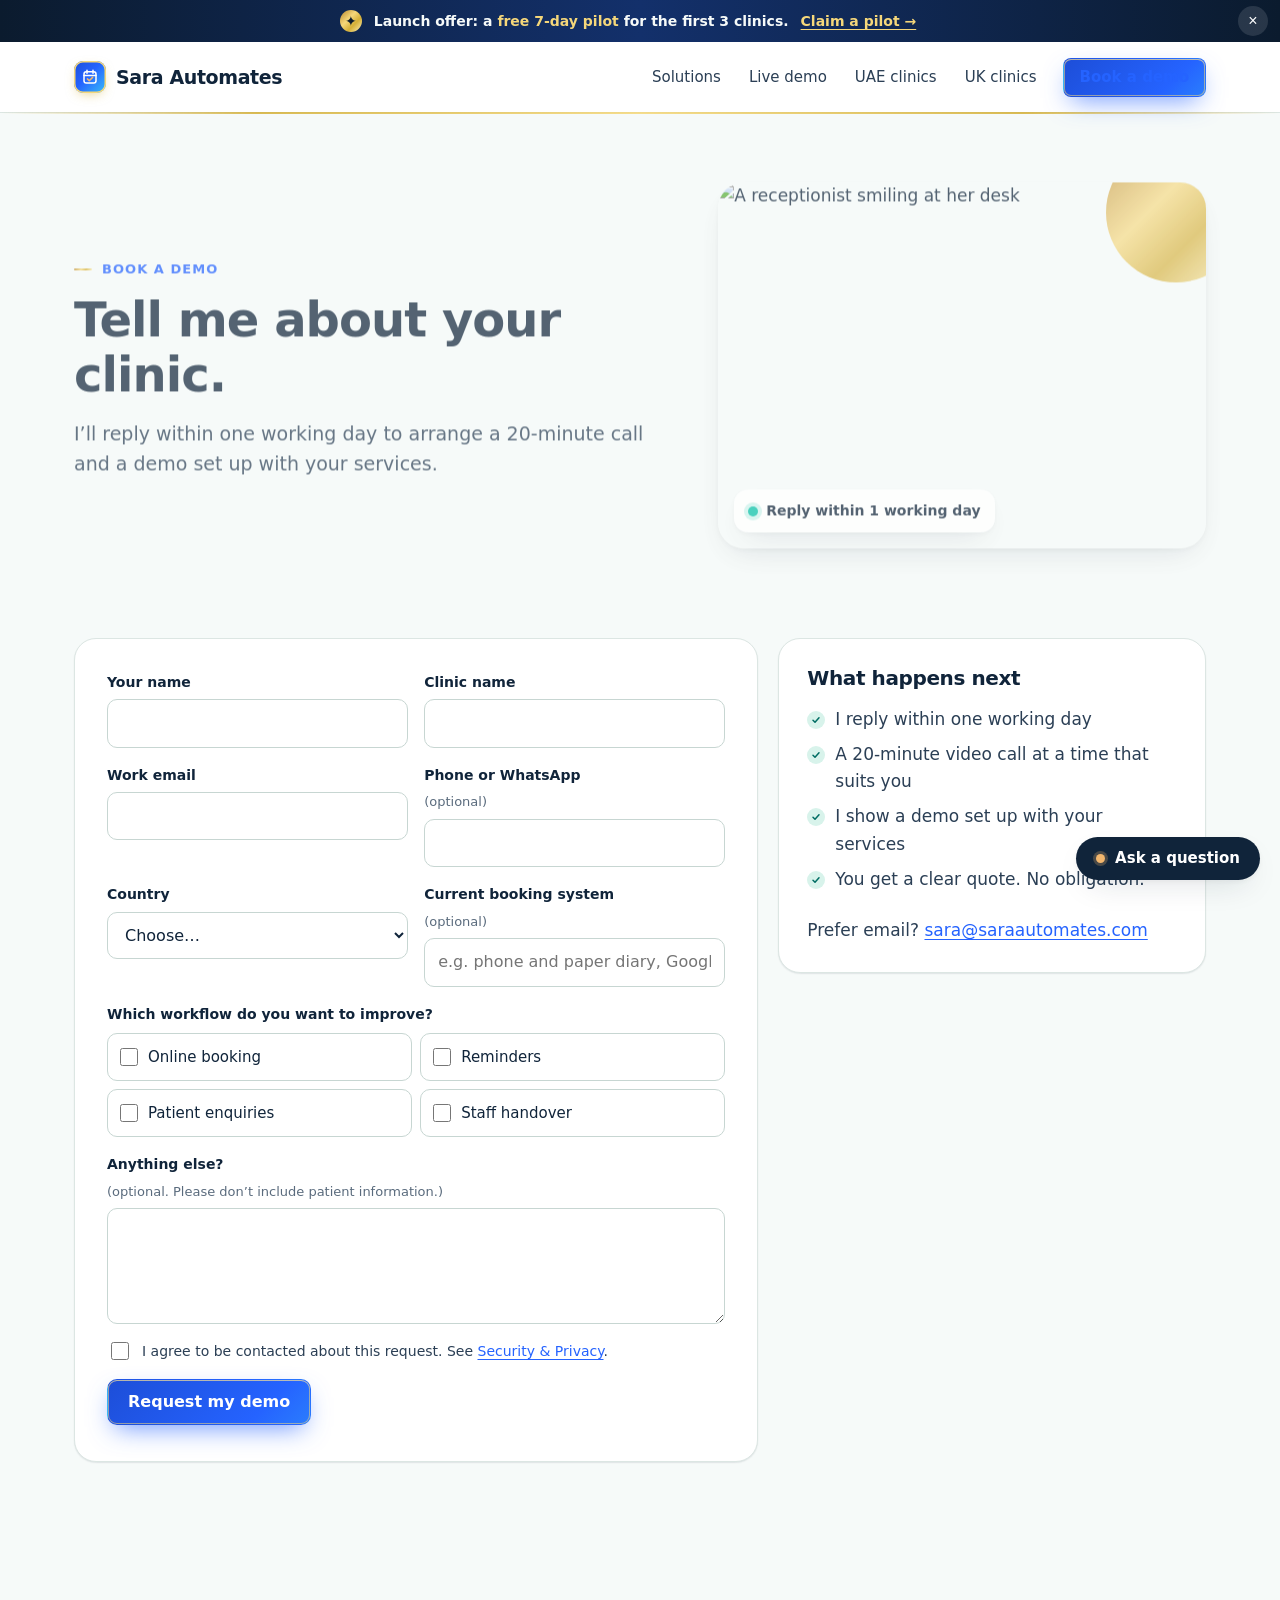
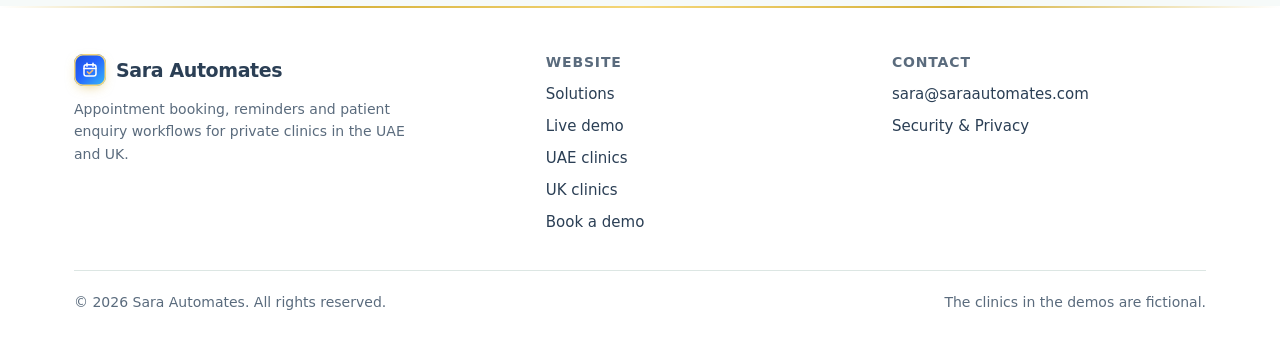
==== commit fa13ae92: "Improve page titles, descriptions and structured data for search" ====
--- a/book.html
+++ b/book.html
@@ -12,6 +12,8 @@
 <meta property="og:type" content="website">
 <meta property="og:url" content="https://saraautomates.com/book.html">
 <link rel="canonical" href="https://saraautomates.com/book.html">
+<meta property="og:site_name" content="Sara Automates">
+<meta name="twitter:card" content="summary">
 <meta name="theme-color" content="#10243A">
 <link rel="icon" href="data:image/svg+xml,%3Csvg xmlns='http://www.w3.org/2000/svg' viewBox='0 0 32 32'%3E%3Crect width='32' height='32' rx='8' fill='%23006D63'/%3E%3Crect x='8' y='9' width='16' height='15' rx='3' fill='none' stroke='white' stroke-width='2'/%3E%3Cpath d='M8 14h16M12 7v4M20 7v4' stroke='white' stroke-width='2' stroke-linecap='round'/%3E%3Cpath d='M12.5 18.5l2.5 2.5 4.5-4.5' fill='none' stroke='%23F2B66D' stroke-width='2' stroke-linecap='round' stroke-linejoin='round'/%3E%3C/svg%3E">
 <link rel="preconnect" href="https://fonts.googleapis.com">
